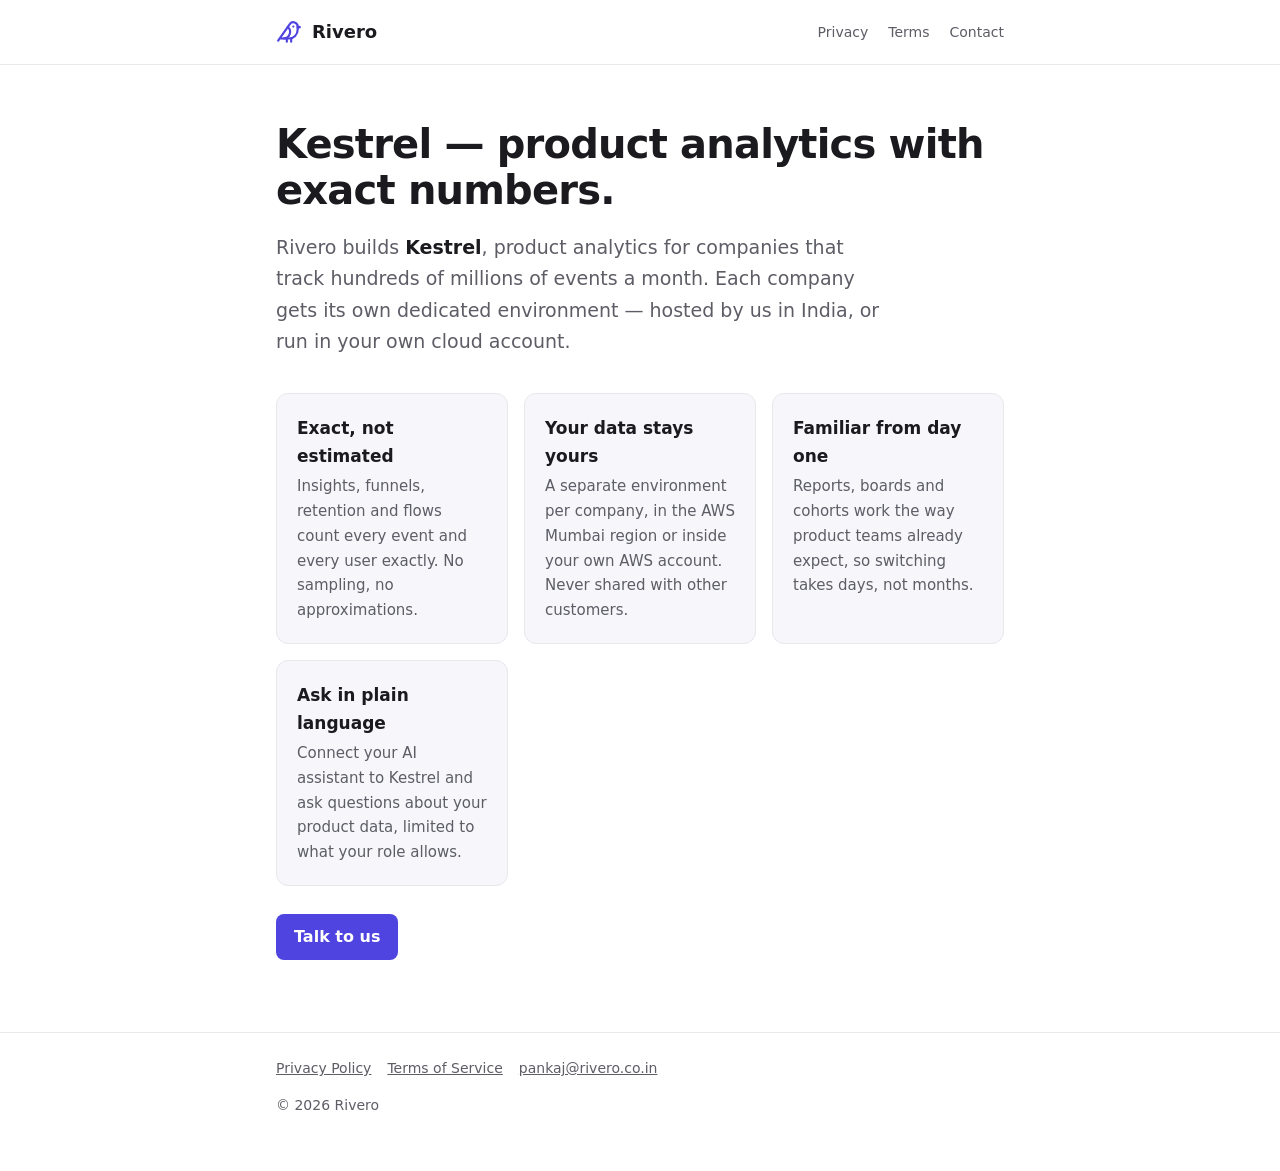
==== index.html @ 35b0a1ac "Rivero website: home, privacy policy, terms of service" ====
<!doctype html>
<html lang="en">
<head>
  <meta charset="utf-8">
  <meta name="viewport" content="width=device-width, initial-scale=1">
  <title>Rivero — Kestrel product analytics</title>
  <meta name="description" content="Rivero builds Kestrel, product analytics that runs in a dedicated environment for each company, hosted in India or in your own cloud.">
  <link rel="stylesheet" href="/style.css">
  <link rel="icon" href="data:image/svg+xml,%3Csvg xmlns='http://www.w3.org/2000/svg' viewBox='0 0 24 24' fill='none' stroke='%234f44e0' stroke-width='2' stroke-linecap='round' stroke-linejoin='round'%3E%3Cpath d='M16 7h.01'/%3E%3Cpath d='M3.4 18H12a8 8 0 0 0 8-8V7a4 4 0 0 0-7.28-2.3L2 20'/%3E%3Cpath d='m20 7 2 .5-2 .5'/%3E%3Cpath d='M10 18v3'/%3E%3Cpath d='M14 17.75V21'/%3E%3Cpath d='M7 18a6 6 0 0 0 3.84-10.61'/%3E%3C/svg%3E">
</head>
<body>
  <header>
    <div class="wrap">
      <a class="brand" href="/">
        <svg viewBox="0 0 24 24" fill="none" stroke="currentColor" stroke-width="2" stroke-linecap="round" stroke-linejoin="round" aria-hidden="true"><path d="M16 7h.01"/><path d="M3.4 18H12a8 8 0 0 0 8-8V7a4 4 0 0 0-7.28-2.3L2 20"/><path d="m20 7 2 .5-2 .5"/><path d="M10 18v3"/><path d="M14 17.75V21"/><path d="M7 18a6 6 0 0 0 3.84-10.61"/></svg>
        Rivero
      </a>
      <nav><a href="/privacy/">Privacy</a><a href="/terms/">Terms</a><a href="mailto:pankaj@rivero.co.in">Contact</a></nav>
    </div>
  </header>

  <main>
    <div class="wrap">
      <h1>Kestrel — product analytics with exact numbers.</h1>
      <p class="lead">Rivero builds <strong>Kestrel</strong>, product analytics for companies that
        track hundreds of millions of events a month. Each company gets its own dedicated
        environment — hosted by us in India, or run in your own cloud account.</p>

      <div class="grid">
        <div class="card">
          <h3>Exact, not estimated</h3>
          <p>Insights, funnels, retention and flows count every event and every user exactly. No sampling, no approximations.</p>
        </div>
        <div class="card">
          <h3>Your data stays yours</h3>
          <p>A separate environment per company, in the AWS Mumbai region or inside your own AWS account. Never shared with other customers.</p>
        </div>
        <div class="card">
          <h3>Familiar from day one</h3>
          <p>Reports, boards and cohorts work the way product teams already expect, so switching takes days, not months.</p>
        </div>
        <div class="card">
          <h3>Ask in plain language</h3>
          <p>Connect your AI assistant to Kestrel and ask questions about your product data, limited to what your role allows.</p>
        </div>
      </div>

      <a class="cta" href="mailto:pankaj@rivero.co.in?subject=Kestrel">Talk to us</a>
    </div>
  </main>

  <footer>
    <div class="wrap">
      <a href="/privacy/">Privacy Policy</a><a href="/terms/">Terms of Service</a><a href="mailto:pankaj@rivero.co.in">pankaj@rivero.co.in</a>
      <p>© 2026 Rivero</p>
    </div>
  </footer>
</body>
</html>
---- style.css ----
:root {
  --bg: #ffffff;
  --text: #1b1b1f;
  --muted: #5d5d66;
  --line: #e7e7ec;
  --accent: #4f44e0;
  --soft: #f6f6fb;
}
@media (prefers-color-scheme: dark) {
  :root {
    --bg: #111114;
    --text: #ededf0;
    --muted: #a3a3ad;
    --line: #2a2a31;
    --accent: #8f87ff;
    --soft: #1a1a20;
  }
}
* { box-sizing: border-box; }
html { -webkit-text-size-adjust: 100%; }
body {
  margin: 0;
  background: var(--bg);
  color: var(--text);
  font: 16px/1.65 Inter, system-ui, -apple-system, "Segoe UI", Roboto, sans-serif;
}
a { color: var(--accent); }
.wrap { max-width: 760px; margin: 0 auto; padding: 0 16px; }
header { border-bottom: 1px solid var(--line); }
header .wrap { display: flex; align-items: center; justify-content: space-between; height: 64px; }
.brand { display: flex; align-items: center; gap: 10px; color: var(--text); text-decoration: none; font-weight: 700; font-size: 18px; }
.brand svg { width: 26px; height: 26px; color: var(--accent); }
nav a { color: var(--muted); text-decoration: none; margin-left: 20px; font-size: 14px; }
nav a:hover { color: var(--text); }
main { padding: 56px 0 72px; }
h1 { font-size: 40px; line-height: 1.15; letter-spacing: -0.02em; margin: 0 0 16px; }
h2 { font-size: 22px; margin: 40px 0 8px; letter-spacing: -0.01em; }
h3 { font-size: 17px; margin: 24px 0 4px; }
p, li { color: var(--muted); }
strong { color: var(--text); }
.lead { font-size: 19px; max-width: 620px; }
.grid { display: grid; grid-template-columns: repeat(auto-fit, minmax(220px, 1fr)); gap: 16px; margin-top: 36px; }
.card { background: var(--soft); border: 1px solid var(--line); border-radius: 12px; padding: 20px; }
.card h3 { margin-top: 0; }
.card p { margin: 0; font-size: 15px; }
.cta { display: inline-block; margin-top: 28px; background: var(--accent); color: #fff; text-decoration: none; padding: 10px 18px; border-radius: 8px; font-weight: 600; }
.meta { font-size: 14px; }
footer { border-top: 1px solid var(--line); padding: 24px 0 40px; font-size: 14px; color: var(--muted); }
footer a { color: var(--muted); margin-right: 16px; }
@media (max-width: 520px) {
  h1 { font-size: 30px; }
  nav a { margin-left: 14px; }
}
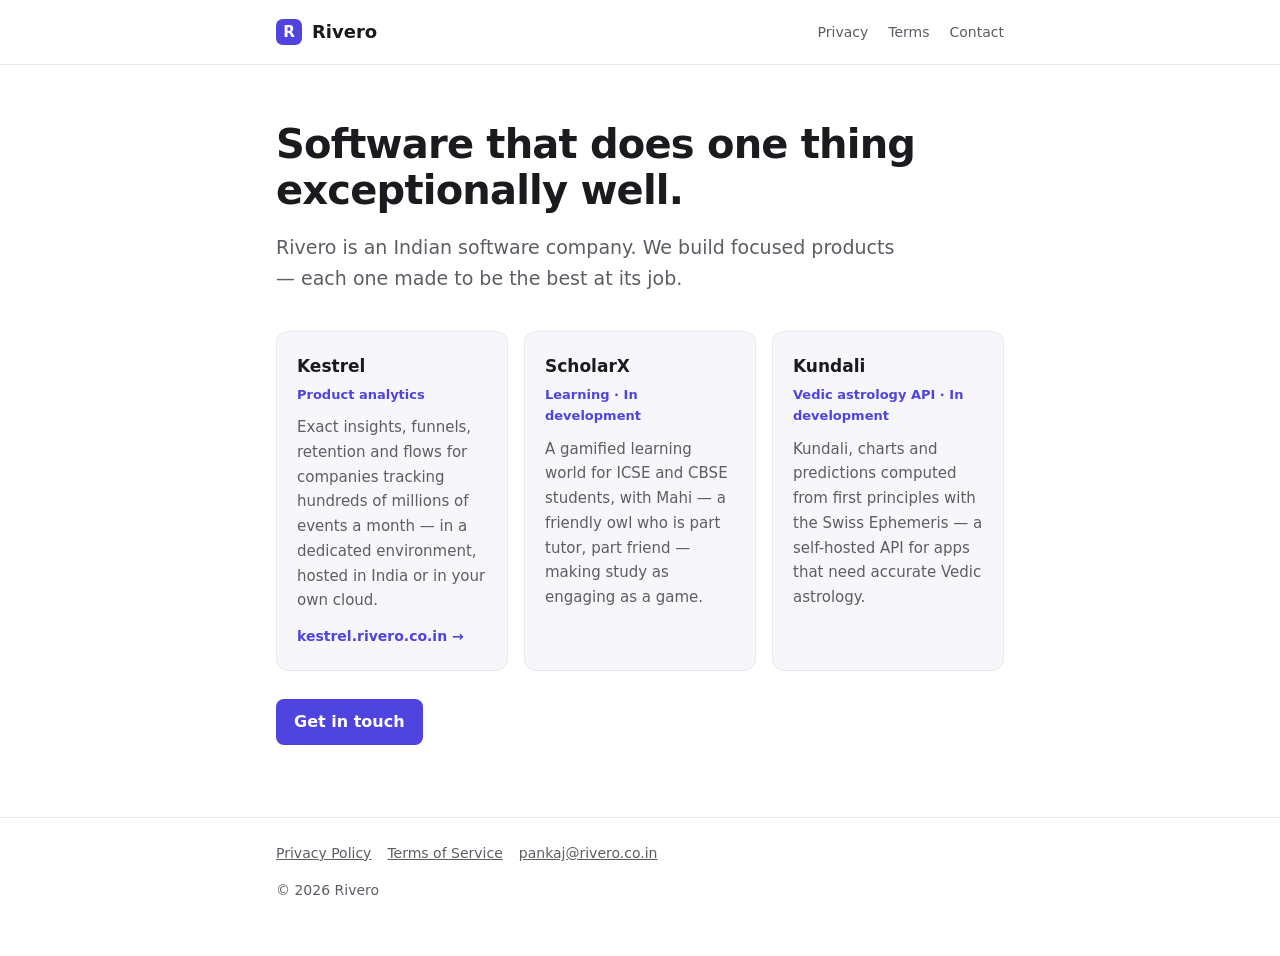
==== commit 832aa345: "Home: Rivero's products (Kestrel, ScholarX, Kundali); Rivero logo mark" ====
--- a/index.html
+++ b/index.html
@@ -3,16 +3,16 @@
 <head>
   <meta charset="utf-8">
   <meta name="viewport" content="width=device-width, initial-scale=1">
-  <title>Rivero — Kestrel product analytics</title>
-  <meta name="description" content="Rivero builds Kestrel, product analytics that runs in a dedicated environment for each company, hosted in India or in your own cloud.">
+  <title>Rivero — focused software products</title>
+  <meta name="description" content="Rivero builds focused software products: Kestrel (product analytics), ScholarX (learning) and Kundali (Vedic astrology API).">
   <link rel="stylesheet" href="/style.css">
-  <link rel="icon" href="data:image/svg+xml,%3Csvg xmlns='http://www.w3.org/2000/svg' viewBox='0 0 24 24' fill='none' stroke='%234f44e0' stroke-width='2' stroke-linecap='round' stroke-linejoin='round'%3E%3Cpath d='M16 7h.01'/%3E%3Cpath d='M3.4 18H12a8 8 0 0 0 8-8V7a4 4 0 0 0-7.28-2.3L2 20'/%3E%3Cpath d='m20 7 2 .5-2 .5'/%3E%3Cpath d='M10 18v3'/%3E%3Cpath d='M14 17.75V21'/%3E%3Cpath d='M7 18a6 6 0 0 0 3.84-10.61'/%3E%3C/svg%3E">
+  <link rel="icon" href="data:image/svg+xml,%3Csvg xmlns='http://www.w3.org/2000/svg' viewBox='0 0 24 24'%3E%3Crect width='24' height='24' rx='6' fill='%234f44e0'/%3E%3Ctext x='12' y='17' text-anchor='middle' font-family='sans-serif' font-size='14' font-weight='700' fill='white'%3ER%3C/text%3E%3C/svg%3E">
 </head>
 <body>
   <header>
     <div class="wrap">
       <a class="brand" href="/">
-        <svg viewBox="0 0 24 24" fill="none" stroke="currentColor" stroke-width="2" stroke-linecap="round" stroke-linejoin="round" aria-hidden="true"><path d="M16 7h.01"/><path d="M3.4 18H12a8 8 0 0 0 8-8V7a4 4 0 0 0-7.28-2.3L2 20"/><path d="m20 7 2 .5-2 .5"/><path d="M10 18v3"/><path d="M14 17.75V21"/><path d="M7 18a6 6 0 0 0 3.84-10.61"/></svg>
+        <svg viewBox="0 0 24 24" aria-hidden="true"><rect width="24" height="24" rx="6" fill="currentColor"/><text x="12" y="17" text-anchor="middle" font-family="Inter, system-ui, sans-serif" font-size="14" font-weight="700" fill="#fff">R</text></svg>
         Rivero
       </a>
       <nav><a href="/privacy/">Privacy</a><a href="/terms/">Terms</a><a href="mailto:pankaj@rivero.co.in">Contact</a></nav>
@@ -21,31 +21,34 @@
 
   <main>
     <div class="wrap">
-      <h1>Kestrel — product analytics with exact numbers.</h1>
-      <p class="lead">Rivero builds <strong>Kestrel</strong>, product analytics for companies that
-        track hundreds of millions of events a month. Each company gets its own dedicated
-        environment — hosted by us in India, or run in your own cloud account.</p>
+      <h1>Software that does one thing exceptionally well.</h1>
+      <p class="lead">Rivero is an Indian software company. We build focused products — each one
+        made to be the best at its job.</p>
 
       <div class="grid">
-        <div class="card">
-          <h3>Exact, not estimated</h3>
-          <p>Insights, funnels, retention and flows count every event and every user exactly. No sampling, no approximations.</p>
+        <a class="card product" href="https://kestrel.rivero.co.in/">
+          <h3>Kestrel</h3>
+          <p class="tag">Product analytics</p>
+          <p>Exact insights, funnels, retention and flows for companies tracking hundreds of
+            millions of events a month — in a dedicated environment, hosted in India or in your
+            own cloud.</p>
+          <span class="more">kestrel.rivero.co.in →</span>
+        </a>
+        <div class="card product">
+          <h3>ScholarX</h3>
+          <p class="tag">Learning · In development</p>
+          <p>A gamified learning world for ICSE and CBSE students, with Mahi — a friendly owl who
+            is part tutor, part friend — making study as engaging as a game.</p>
         </div>
-        <div class="card">
-          <h3>Your data stays yours</h3>
-          <p>A separate environment per company, in the AWS Mumbai region or inside your own AWS account. Never shared with other customers.</p>
-        </div>
-        <div class="card">
-          <h3>Familiar from day one</h3>
-          <p>Reports, boards and cohorts work the way product teams already expect, so switching takes days, not months.</p>
-        </div>
-        <div class="card">
-          <h3>Ask in plain language</h3>
-          <p>Connect your AI assistant to Kestrel and ask questions about your product data, limited to what your role allows.</p>
+        <div class="card product">
+          <h3>Kundali</h3>
+          <p class="tag">Vedic astrology API · In development</p>
+          <p>Kundali, charts and predictions computed from first principles with the Swiss
+            Ephemeris — a self-hosted API for apps that need accurate Vedic astrology.</p>
         </div>
       </div>
 
-      <a class="cta" href="mailto:pankaj@rivero.co.in?subject=Kestrel">Talk to us</a>
+      <a class="cta" href="mailto:pankaj@rivero.co.in">Get in touch</a>
     </div>
   </main>
 
--- a/style.css
+++ b/style.css
@@ -51,3 +51,8 @@
   h1 { font-size: 30px; }
   nav a { margin-left: 14px; }
 }
+.product { display: block; text-decoration: none; color: inherit; }
+a.product:hover { border-color: var(--accent); }
+.tag { color: var(--accent) !important; font-size: 13px !important; font-weight: 600; margin: 2px 0 10px !important; }
+.product p + p { margin-top: 0; }
+.more { display: inline-block; margin-top: 12px; color: var(--accent); font-size: 14px; font-weight: 600; }
